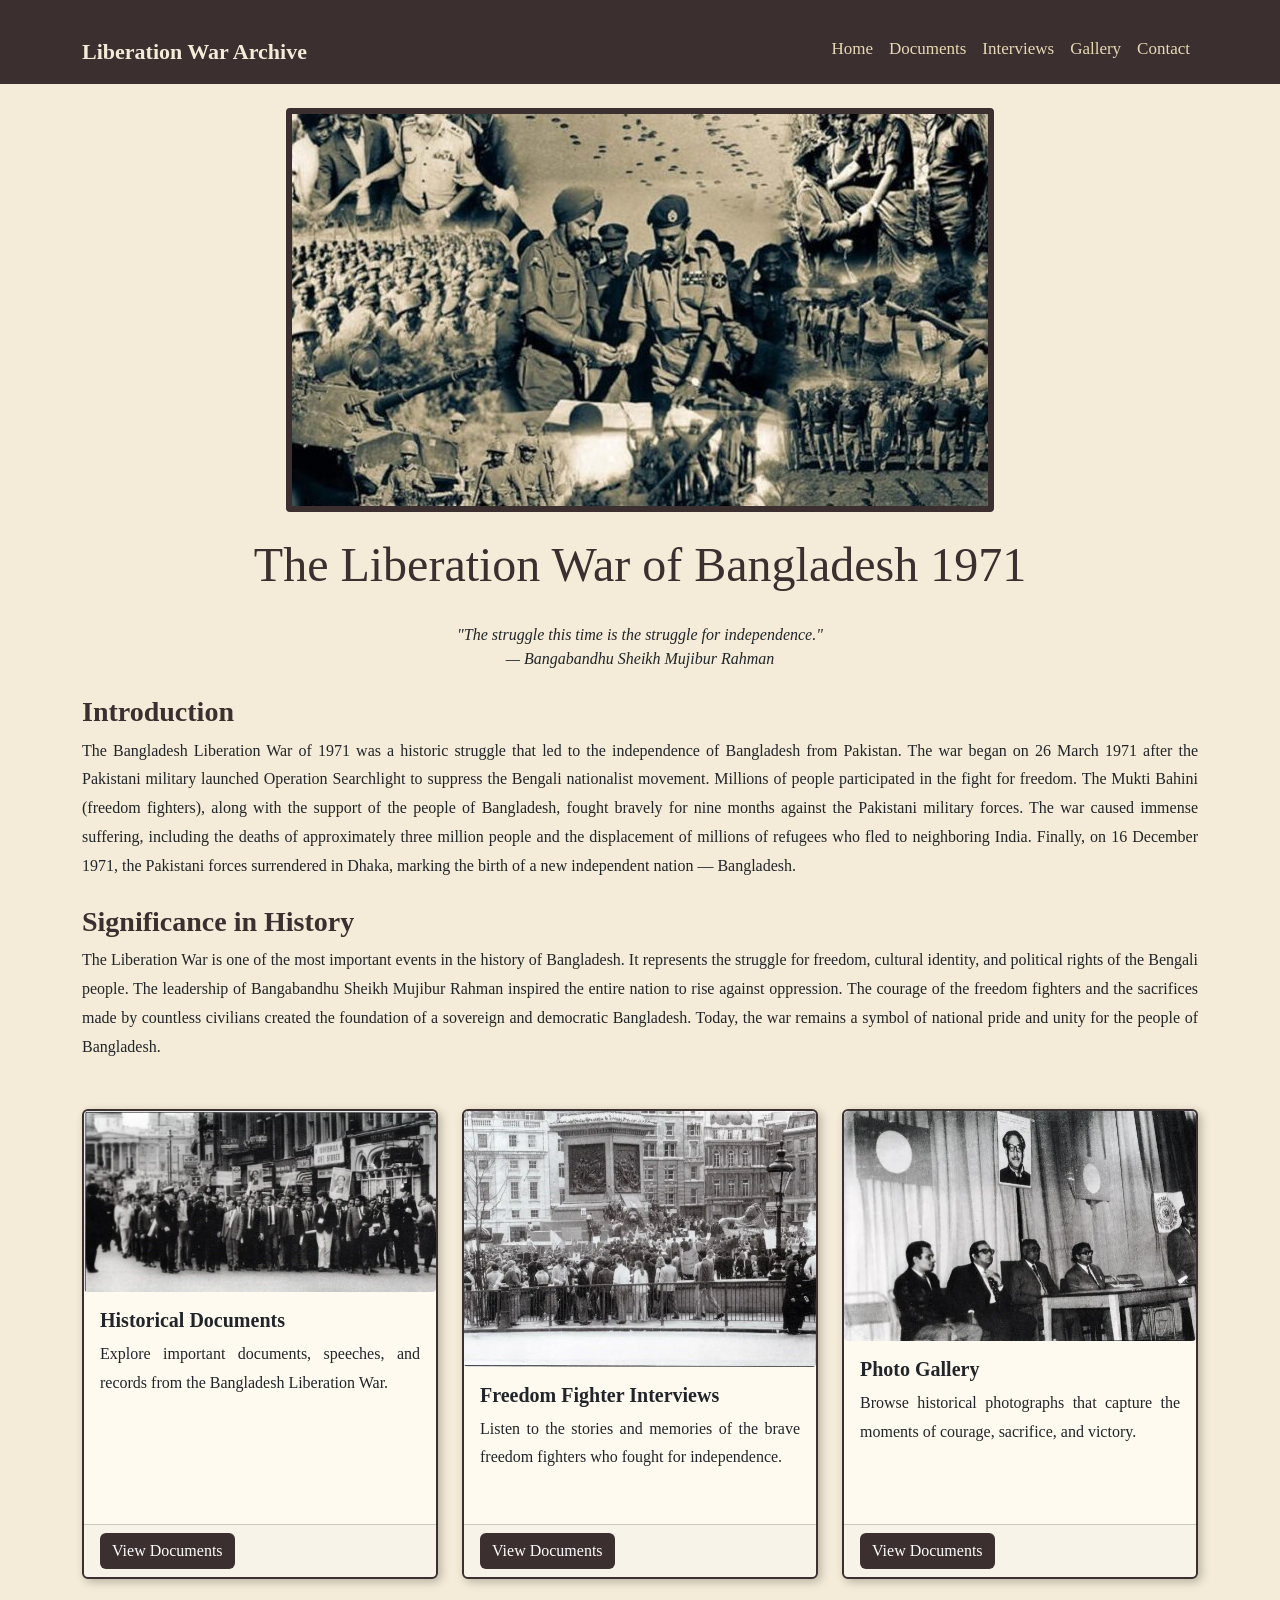
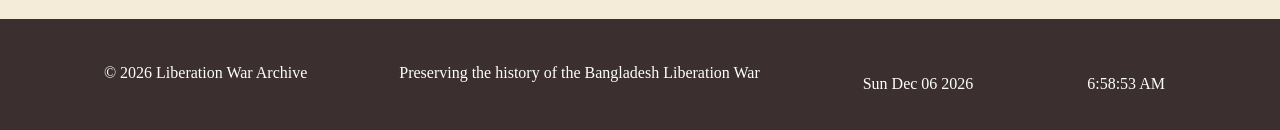
==== contact.html @ 13cefd2a "full file upload" ====
<!doctype html>
<html lang="en">
  <head>
    <meta charset="UTF-8" />
    <meta name="viewport" content="width=device-width, initial-scale=1" />

    <title>Liberation War Archive</title>

    <link
      href="https://cdn.jsdelivr.net/npm/bootstrap@5.3.8/dist/css/bootstrap.min.css"
      rel="stylesheet"
    />

    <link
      href="https://fonts.googleapis.com/css2?family=Libre+Baskerville&display=swap"
      rel="stylesheet"
    />

    <link rel="stylesheet" href="assets/style.css" />
  </head>

  <body>
    <nav class="navbar navbar-expand-lg sticky-top">
      <div class="container">
        <a class="navbar-brand" href="#">Liberation War Archive</a>

        <button
          class="navbar-toggler navbar-toggler border border-white border-1 bg-light"
          data-bs-toggle="collapse"
          data-bs-target="#menu"
        >
          <span class="navbar-toggler-icon"></span>
        </button>

        <div class="collapse navbar-collapse" id="menu">
          <ul class="navbar-nav ms-auto">
            <li class="nav-item">
              <a class="nav-link" href="home.html">Home</a>
            </li>

            <li class="nav-item">
              <a class="nav-link" href="Documentation.html">Documents</a>
            </li>

            <li class="nav-item">
              <a class="nav-link" href="Interviews.html">Interviews</a>
            </li>

            <li class="nav-item">
              <a class="nav-link" href="gallery.html">Gallery</a>
            </li>

            <li class="nav-item">
              <a class="nav-link" href="contact.html">Contact</a>
            </li>
          </ul>
        </div>
      </div>
    </nav>

<main>

  <div class="container mt-4 text-center">
    <img src="assets/Image/Home/banner.jpg" class="img-fluid banner" />
  </div>

  <div class="container mt-4">
    <h1 class="text-center display-5">
      The Liberation War of Bangladesh 1971
    </h1>

    <div class="quote">
      "The struggle this time is the struggle for independence."

      <br />

      — Bangabandhu Sheikh Mujibur Rahman
    </div>
  </div>

  <div class="container mt-4">
    <h3>Introduction</h3>

    <p>
      The Bangladesh Liberation War of 1971 was a historic struggle that led
      to the independence of Bangladesh from Pakistan. The war began on 26
      March 1971 after the Pakistani military launched Operation Searchlight
      to suppress the Bengali nationalist movement. Millions of people
      participated in the fight for freedom. The Mukti Bahini (freedom
      fighters), along with the support of the people of Bangladesh, fought
      bravely for nine months against the Pakistani military forces. The war
      caused immense suffering, including the deaths of approximately three
      million people and the displacement of millions of refugees who fled to
      neighboring India. Finally, on 16 December 1971, the Pakistani forces
      surrendered in Dhaka, marking the birth of a new independent nation —
      Bangladesh.
    </p>
  </div>  

  <div class="container mt-4">
    <h3>Significance in History</h3>

    <p>
      The Liberation War is one of the most important events in the history of
      Bangladesh. It represents the struggle for freedom, cultural identity,
      and political rights of the Bengali people. The leadership of
      Bangabandhu Sheikh Mujibur Rahman inspired the entire nation to rise
      against oppression. The courage of the freedom fighters and the
      sacrifices made by countless civilians created the foundation of a
      sovereign and democratic Bangladesh. Today, the war remains a symbol of
      national pride and unity for the people of Bangladesh.
    </p>
  </div> 

  <div class="container mt-5">
    <div class="row">
      <div class="col-md-4">
        <div class="card h-100">
          <img src="assets/Image/Home/gl4.webp" class="card-img-top" />

          <div class="card-body">
            <h5 class="card-title">Historical Documents</h5>

            <p>
              Explore important documents, speeches, and records from the
              Bangladesh Liberation War.
            </p>
          </div>
          <div class="card-footer">
            <a href="#" class="btn btn-dark">View Documents</a>
          </div>
        </div>
      </div>

      <div class="col-md-4">
        <div class="card h-100">
          <img src="assets/Image/Home/gl3.webp" class="card-img-top" />

          <div class="card-body">
            <h5 class="card-title">Freedom Fighter Interviews</h5>

            <p>
              Listen to the stories and memories of the brave freedom fighters
              who fought for independence.
            </p>
          </div>
          <div class="card-footer">
            <a href="#" class="btn btn-dark">View Documents</a>
          </div>
        </div>
      </div>

      <div class="col-md-4">
        <div class="card h-100">
          <img src="assets/Image/Home/gl2.webp" class="card-img-top" />

          <div class="card-body">
            <h5 class="card-title">Photo Gallery</h5>

            <p>
              Browse historical photographs that capture the moments of
              courage, sacrifice, and victory.
            </p>
          </div>
          <div class="card-footer">
            <a href="#" class="btn btn-dark">View Documents</a>
          </div>
        </div>
      </div>
    </div>
  </div>
  
</main>



    <footer class="">
      <div
        class="container d-flex flex-column flex-md-row gap-5 justify-content-around text-center"
      >
        <p>© 2026 Liberation War Archive</p>

        <p>Preserving the history of the Bangladesh Liberation War</p>

        <p id="date"></p>

        <p id="time"></p>
      </div>
    </footer>

    <script src="assets/main.js"></script>
    <script src="https://cdn.jsdelivr.net/npm/bootstrap@5.3.8/dist/js/bootstrap.bundle.min.js"></script>
  </body>
</html>
---- assets/style.css ----
body {
  background: #f4ecd8;
  font-family: Georgia, serif;
}

.navbar {
  background: #3b2f2f !important;
}

.navbar-brand {
  color: #f4ecd8 !important;
  font-weight: bold;
  font-size: 22px;
}

.nav-link {
  color: #e8d9b5 !important;
  font-size: 17px;
}

.nav-link:hover,
.nav-link.active {
  color: white !important;
}

/* ===== Headings ===== */
h1,
h2,
h3,
h4,
h5 {
  color: #3b2f2f;
  font-weight: bold;
}

/* ===== Paragraph ===== */
p {
  text-align: justify;
  line-height: 1.8;
}

/* ===== Links ===== */
a {
  color: #7a1c1c;
  text-decoration: none;
}

a:hover {
  color: #b22222;
  text-decoration: underline;
}

/* ===== Cards ===== */
.card {
  background: #fffaf0;
  border: 2px solid #3b2f2f;
  box-shadow: 3px 3px 10px rgba(0, 0, 0, 0.25);
  margin-bottom: 20px;
}

.card-title {
  font-weight: bold;
}

/* ===== Buttons ===== */
.btn-dark,
.btn-primary {
  background: #3b2f2f;
  border: none;
}

.btn-dark:hover,
.btn-primary:hover {
  background: #5a4747;
}

/* ===== Images ===== */
img {
  border-radius: 4px;
  max-width: 100%;
}

/* img.img-fluid:hover {
  transform: scale(1.05);
  box-shadow: 0 5px 15px rgba(0, 0, 0, 0.4);
  transition:
    transform 0.3s,
    box-shadow 0.3s;
} */

/* ===== Banner ===== */
.banner {
  border: 6px solid #3b2f2f;
}

/* ===== Lists ===== */
ul {
  padding-left: 20px;
}

li {
  margin-bottom: 6px;
}

/* ===== Video ===== */
iframe {
  width: 100%;
  height: 350px;
  border-radius: 6px;
}

/* ===== Quote Section ===== */
.quote {
  font-style: italic;
  text-align: center;
  margin-top: 30px;
}

/* ===== Footer ===== */
footer {
  background: #3b2f2f;
  color: white;
  padding: 20px;
  margin-top: 40px;
}

/* ===== Date Time ===== */
#date,
#time {
  color: white;
  background: #3b2f2f;
  padding: 8px;
  margin: 3px;
  border-radius: 5px;
  text-align: center;
}

/* ===== Section Spacing ===== */
.container {
  margin-top: 20px;
}

/* ===== Responsive ===== */
@media (max-width: 768px) {
  iframe {
    height: 250px;
  }

  h1 {
    font-size: 28px;
  }
}

/* ===== Gallery Grid (Bootstrap 5) ===== */
.row.g-3 img {
  border-radius: 6px;
  border: 2px solid #3b2f2f;
}

.row.g-3 img:hover {
  transform: scale(1.05);
  transition: all 0.3s;
  box-shadow: 0 5px 15px rgba(0, 0, 0, 0.3);
}

/* ===== Modal Images ===== */
.modal-body img {
  width: 100%;
  height: auto;
  border-radius: 6px;
}

/* ===== Gallery Cards ===== */
.gallery-card {
  border: 2px solid #3b2f2f;
  border-radius: 8px;
  overflow: hidden;
  background: #fffaf0;
  box-shadow: 3px 3px 10px rgba(0, 0, 0, 0.25);
  transition:
    transform 0.3s,
    box-shadow 0.3s;
}

.gallery-card img {
  width: 100%;
  height: 200px;
  object-fit: cover;
  display: block;
}

.gallery-card:hover {
  transform: scale(1.05);
  box-shadow: 0 10px 20px rgba(0, 0, 0, 0.4);
}
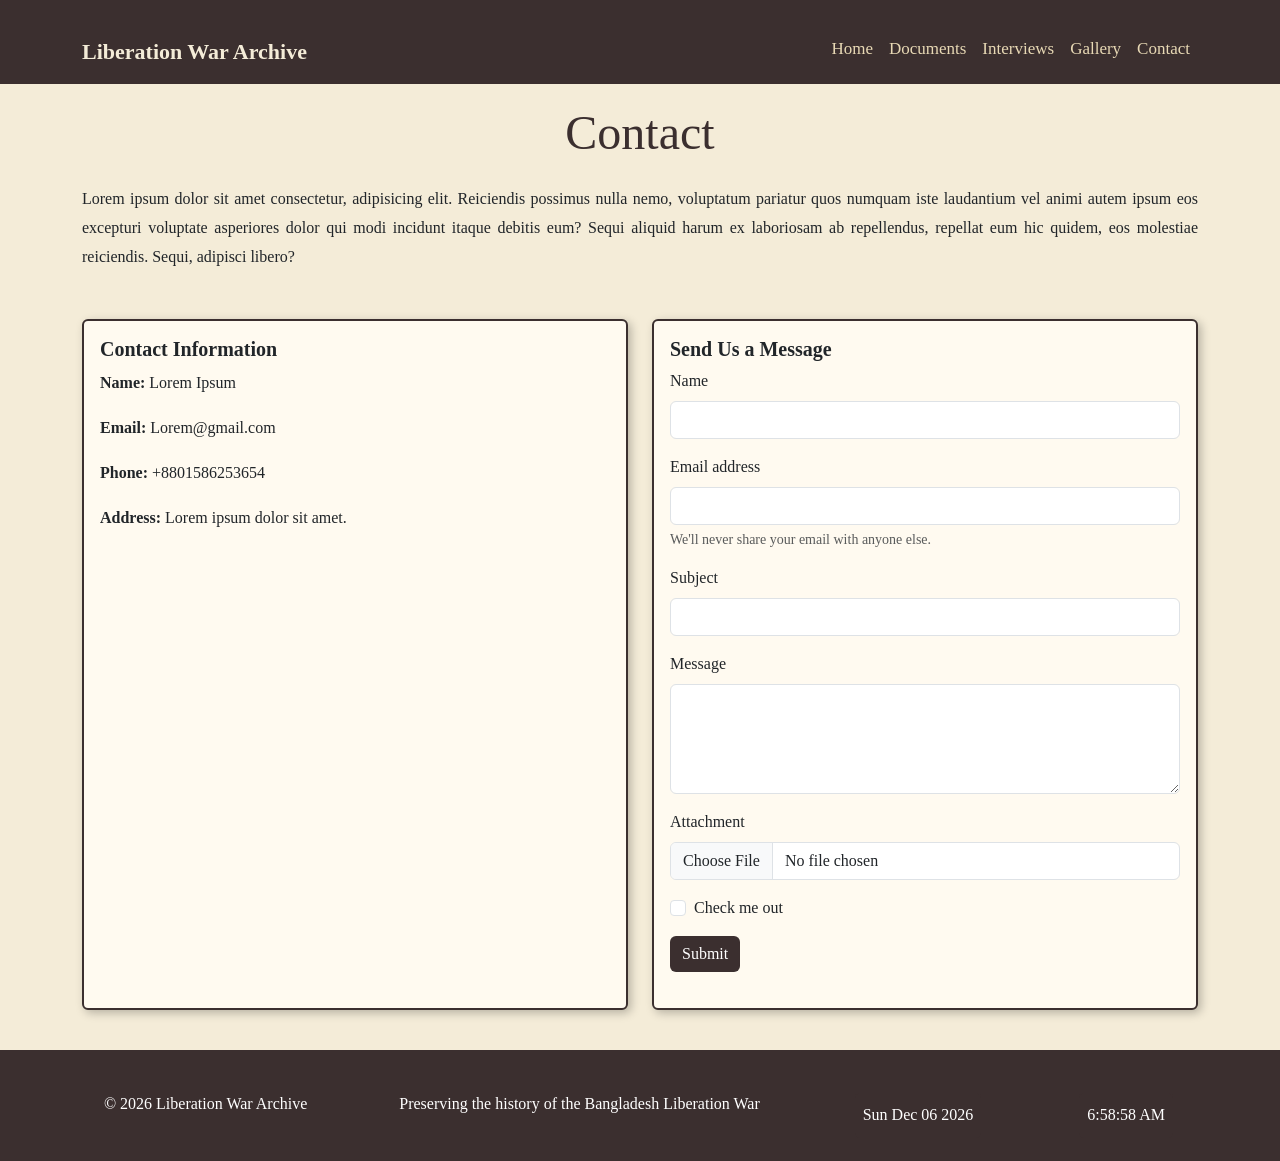
==== commit 3e8cded5: "Add files via upload some updates nav btn and chnages some page cards h-100 and medai quary" ====
--- a/contact.html
+++ b/contact.html
@@ -25,11 +25,14 @@
         <a class="navbar-brand" href="#">Liberation War Archive</a>
 
         <button
-          class="navbar-toggler navbar-toggler border border-white border-1 bg-light"
+          id="toggleBtn"
+          class="toggle-btn d-lg-none"
           data-bs-toggle="collapse"
           data-bs-target="#menu"
         >
-          <span class="navbar-toggler-icon"></span>
+          <div id="bar1" class="bars"></div>
+          <div id="bar2" class="bars"></div>
+          <div id="bar3" class="bars"></div>
         </button>
 
         <div class="collapse navbar-collapse" id="menu">
@@ -58,121 +61,117 @@
       </div>
     </nav>
 
-<main>
+    <main>
+      <div class="container">
+        <h1 class="display-5 text-center mb-4">Contact</h1>
+        <p class="text-dark mb-5">
+          Lorem ipsum dolor sit amet consectetur, adipisicing elit. Reiciendis
+          possimus nulla nemo, voluptatum pariatur quos numquam iste laudantium
+          vel animi autem ipsum eos excepturi voluptate asperiores dolor qui
+          modi incidunt itaque debitis eum? Sequi aliquid harum ex laboriosam ab
+          repellendus, repellat eum hic quidem, eos molestiae reiciendis. Sequi,
+          adipisci libero?
+        </p>
 
-  <div class="container mt-4 text-center">
-    <img src="assets/Image/Home/banner.jpg" class="img-fluid banner" />
-  </div>
+        <div class="row g-4">
+          <!-- Contact Info + Map -->
+          <div class="col-md-6 ">
+            <div class="card h-100">
+              <div class="card-body ">
+                <h5 class="card-title">Contact Information</h5>
+                <p><strong>Name:</strong> Lorem Ipsum</p>
+                <p><strong>Email:</strong> Lorem@gmail.com</p>
+                <p><strong>Phone:</strong> +8801586253654</p>
+                <p><strong>Address:</strong> Lorem ipsum dolor sit amet.</p>
 
-  <div class="container mt-4">
-    <h1 class="text-center display-5">
-      The Liberation War of Bangladesh 1971
-    </h1>
+                <iframe class="mt-5"
+                  src="https://www.google.com/maps/embed?pb=!1m18!1m12!1m3!1d3620.336453436167!2d89.37025367537065!3d24.85235587793468!2m3!1f0!2f0!3f0!3m2!1i1024!2i768!4f13.1!3m3!1m2!1s0x39fc54e3ac905da3%3A0xfd0a63bdbc65ebc8!2sCybertech!5e0!3m2!1sen!2sbd!4v1772866694469!5m2!1sen!2sbd"
+                  allowfullscreen=""
+                  loading="lazy"
+                  referrerpolicy="no-referrer-when-downgrade"
+                ></iframe>
+              </div>
+            </div>
+          </div>
 
-    <div class="quote">
-      "The struggle this time is the struggle for independence."
+          <div class="col-md-6">
+            <div class="card h-100">
+              <div class="card-body">
+                <h5 class="card-title">Send Us a Message</h5>
+                <form id="frm">
+                  <div class="mb-3">
+                    <label for="exampleInputName1" class="form-label"
+                      >Name</label
+                    >
+                    <input
+                      type="text"
+                      class="form-control"
+                      id="exampleInputName1"
+                      required
+                    />
+                  </div>
 
-      <br />
+                  <div class="mb-3">
+                    <label for="exampleInputEmail1" class="form-label"
+                      >Email address</label
+                    >
+                    <input
+                      type="email"
+                      class="form-control"
+                      id="exampleInputEmail1"
+                    />
+                    <div id="emailHelp" class="form-text">
+                      We'll never share your email with anyone else.
+                    </div>
+                  </div>
 
-      — Bangabandhu Sheikh Mujibur Rahman
-    </div>
-  </div>
+                  <div class="mb-3">
+                    <label for="exampleInputSubject1" class="form-label"
+                      >Subject</label
+                    >
+                    <input
+                      type="text"
+                      class="form-control"
+                      id="exampleInputSubject1"
+                    />
+                  </div>
 
-  <div class="container mt-4">
-    <h3>Introduction</h3>
+                  <div class="mb-3">
+                    <label for="exampleFormControlTextarea1" class="form-label"
+                      >Message</label
+                    >
+                    <textarea
+                      class="form-control"
+                      id="exampleFormControlTextarea1"
+                      rows="4"
+                    ></textarea>
+                  </div>
 
-    <p>
-      The Bangladesh Liberation War of 1971 was a historic struggle that led
-      to the independence of Bangladesh from Pakistan. The war began on 26
-      March 1971 after the Pakistani military launched Operation Searchlight
-      to suppress the Bengali nationalist movement. Millions of people
-      participated in the fight for freedom. The Mukti Bahini (freedom
-      fighters), along with the support of the people of Bangladesh, fought
-      bravely for nine months against the Pakistani military forces. The war
-      caused immense suffering, including the deaths of approximately three
-      million people and the displacement of millions of refugees who fled to
-      neighboring India. Finally, on 16 December 1971, the Pakistani forces
-      surrendered in Dhaka, marking the birth of a new independent nation —
-      Bangladesh.
-    </p>
-  </div>  
+                  <div class="mb-3">
+                    <label for="formFile" class="form-label">Attachment</label>
+                    <input class="form-control" type="file" id="formFile" />
+                  </div>
 
-  <div class="container mt-4">
-    <h3>Significance in History</h3>
+                  <div class="mb-3 form-check">
+                    <input
+                      type="checkbox"
+                      class="form-check-input"
+                      id="exampleCheck1"
+                    />
+                    <label class="form-check-label" for="exampleCheck1"
+                      >Check me out</label
+                    >
+                  </div>
 
-    <p>
-      The Liberation War is one of the most important events in the history of
-      Bangladesh. It represents the struggle for freedom, cultural identity,
-      and political rights of the Bengali people. The leadership of
-      Bangabandhu Sheikh Mujibur Rahman inspired the entire nation to rise
-      against oppression. The courage of the freedom fighters and the
-      sacrifices made by countless civilians created the foundation of a
-      sovereign and democratic Bangladesh. Today, the war remains a symbol of
-      national pride and unity for the people of Bangladesh.
-    </p>
-  </div> 
+                  <button type="submit" class="btn btn-primary">Submit</button>
+                </form>
+              </div>
+            </div>
+          </div>
 
-  <div class="container mt-5">
-    <div class="row">
-      <div class="col-md-4">
-        <div class="card h-100">
-          <img src="assets/Image/Home/gl4.webp" class="card-img-top" />
-
-          <div class="card-body">
-            <h5 class="card-title">Historical Documents</h5>
-
-            <p>
-              Explore important documents, speeches, and records from the
-              Bangladesh Liberation War.
-            </p>
-          </div>
-          <div class="card-footer">
-            <a href="#" class="btn btn-dark">View Documents</a>
-          </div>
         </div>
       </div>
-
-      <div class="col-md-4">
-        <div class="card h-100">
-          <img src="assets/Image/Home/gl3.webp" class="card-img-top" />
-
-          <div class="card-body">
-            <h5 class="card-title">Freedom Fighter Interviews</h5>
-
-            <p>
-              Listen to the stories and memories of the brave freedom fighters
-              who fought for independence.
-            </p>
-          </div>
-          <div class="card-footer">
-            <a href="#" class="btn btn-dark">View Documents</a>
-          </div>
-        </div>
-      </div>
-
-      <div class="col-md-4">
-        <div class="card h-100">
-          <img src="assets/Image/Home/gl2.webp" class="card-img-top" />
-
-          <div class="card-body">
-            <h5 class="card-title">Photo Gallery</h5>
-
-            <p>
-              Browse historical photographs that capture the moments of
-              courage, sacrifice, and victory.
-            </p>
-          </div>
-          <div class="card-footer">
-            <a href="#" class="btn btn-dark">View Documents</a>
-          </div>
-        </div>
-      </div>
-    </div>
-  </div>
-  
-</main>
-
-
+    </main>
 
     <footer class="">
       <div
